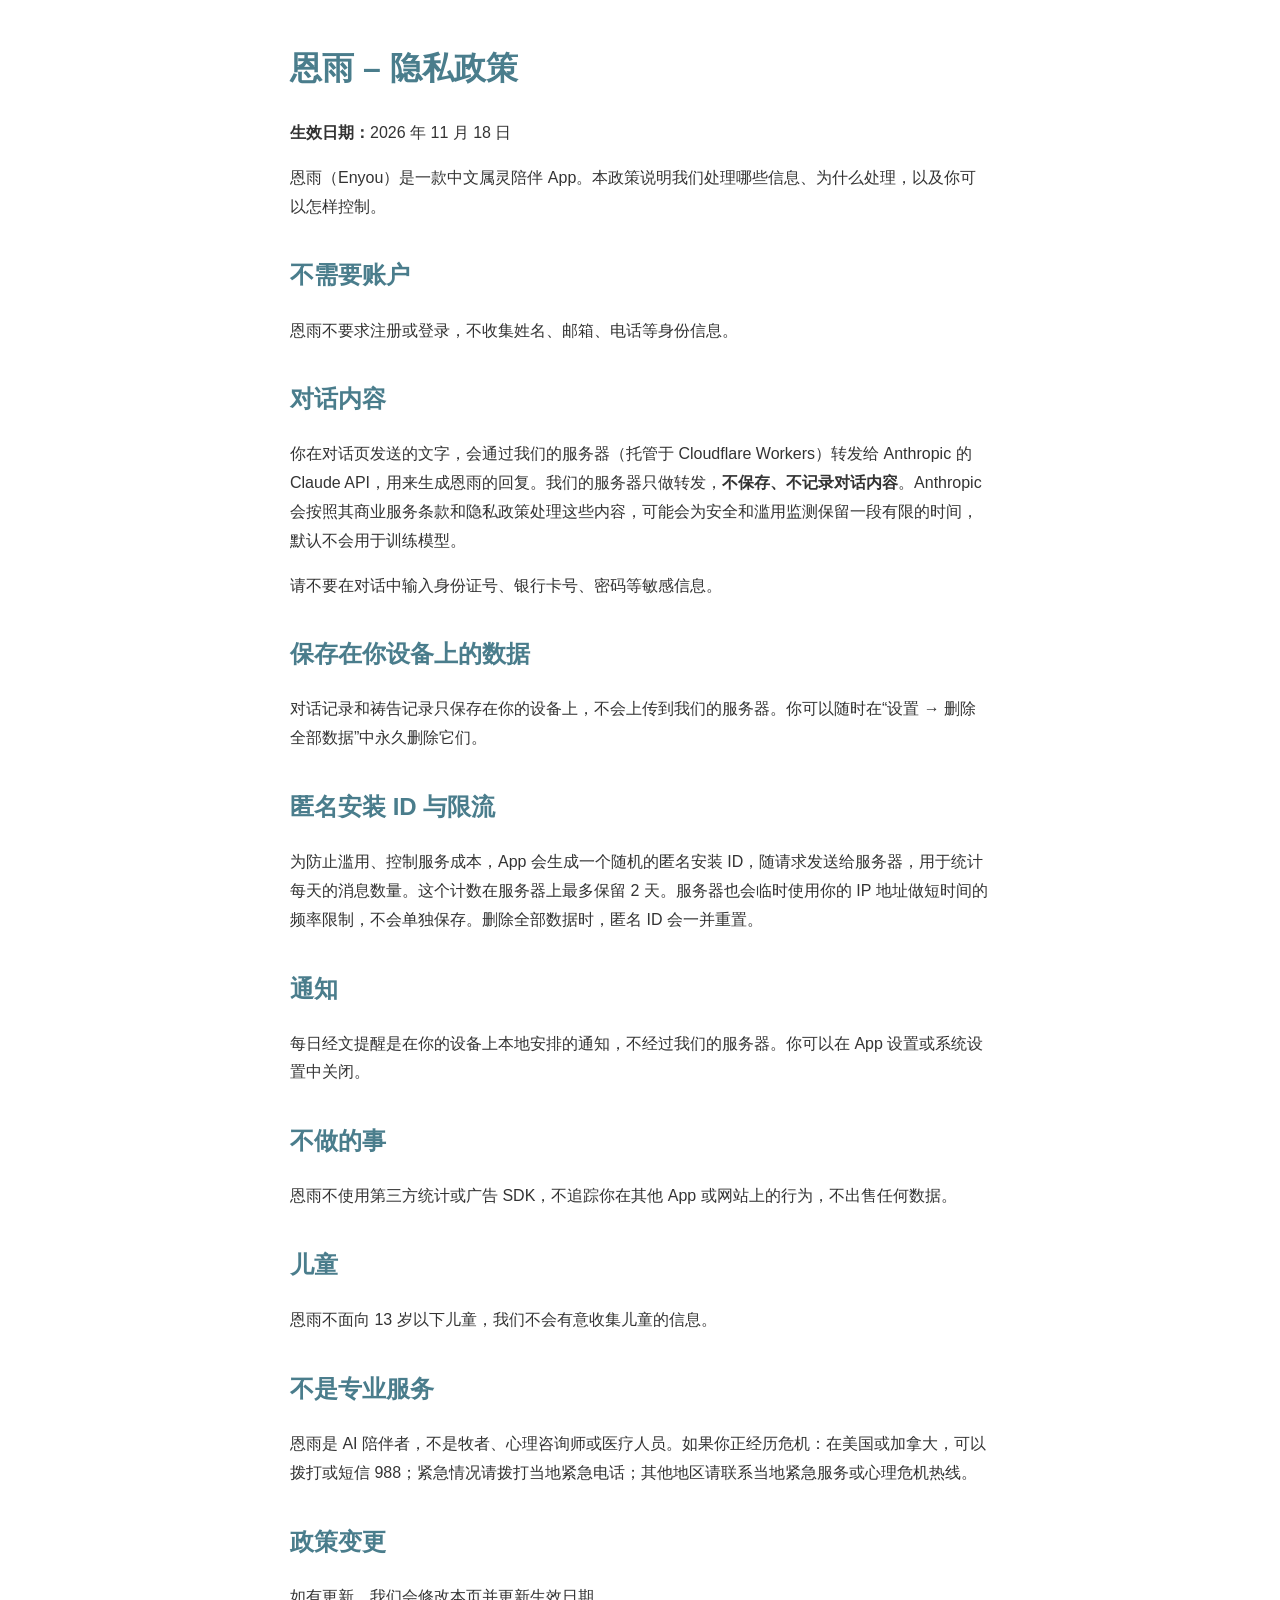
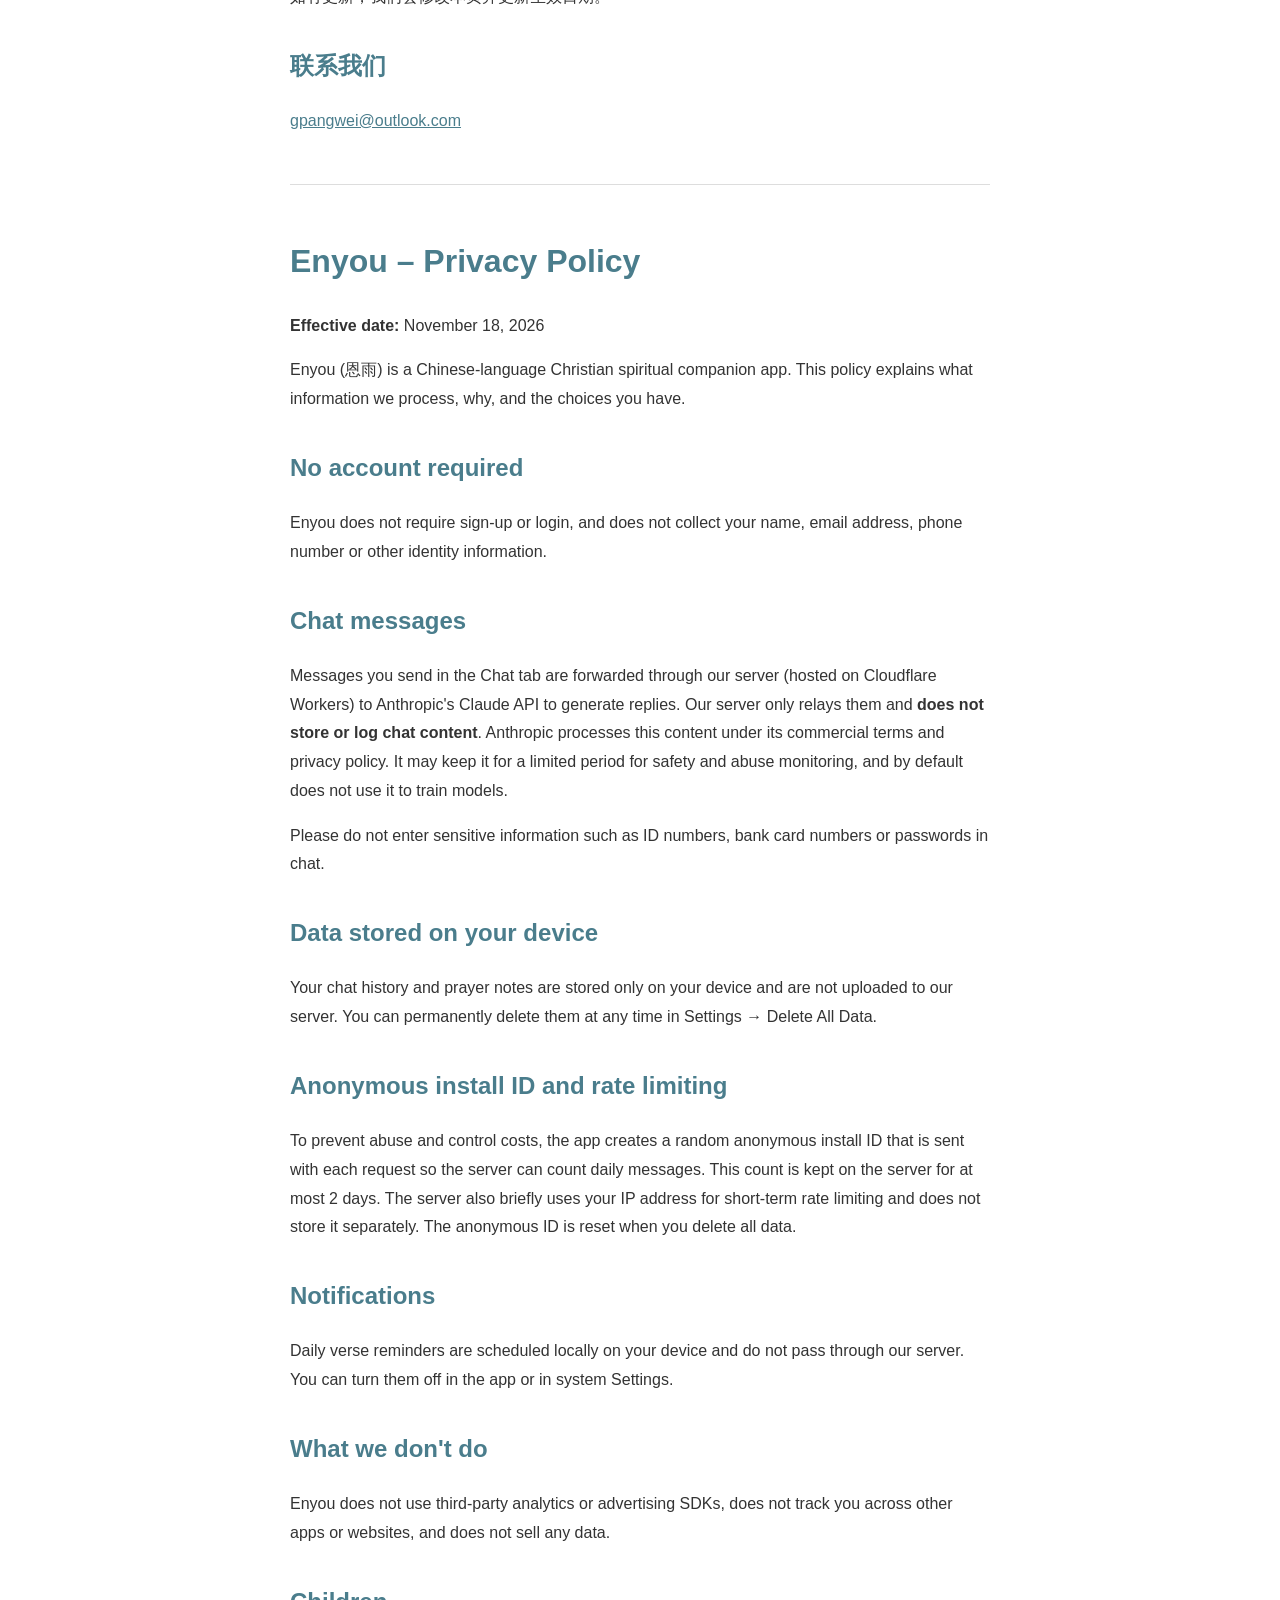
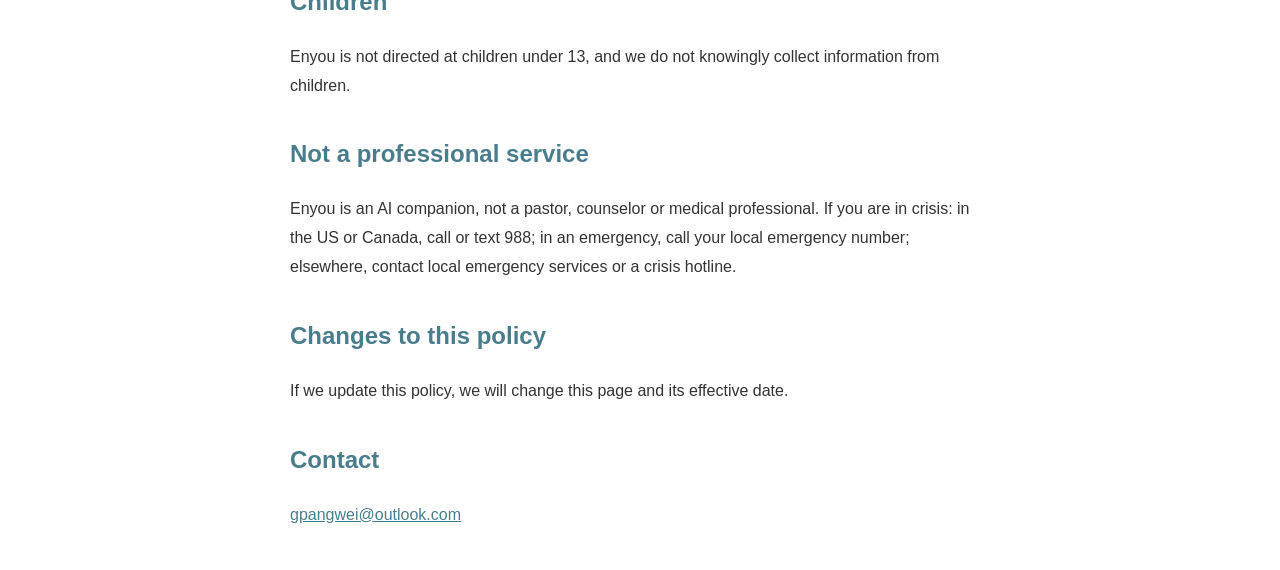
==== enyou-privacy.html @ a73b2e16 "Add files via upload" ====
<!DOCTYPE html>
<html lang="zh-Hans">
<head>
  <meta charset="UTF-8">
  <meta name="viewport" content="width=device-width, initial-scale=1.0">
  <title>恩雨 Enyou – 隐私政策 Privacy Policy</title>
  <style>
    body { font-family: -apple-system, "PingFang SC", sans-serif; max-width: 700px; margin: 40px auto; padding: 0 20px; color: #333; line-height: 1.8; }
    h1 { color: #4A7D8C; }
    h2 { color: #4A7D8C; margin-top: 32px; }
    a { color: #4A7D8C; }
    hr { margin: 48px 0; border: none; border-top: 1px solid #ddd; }
    .note { color: #666; font-size: 0.95em; }
  </style>
</head>
<body>
  <h1>恩雨 – 隐私政策</h1>
  <p><strong>生效日期：</strong>2026 年 11 月 18 日</p>
  <p>恩雨（Enyou）是一款中文属灵陪伴 App。本政策说明我们处理哪些信息、为什么处理，以及你可以怎样控制。</p>

  <h2>不需要账户</h2>
  <p>恩雨不要求注册或登录，不收集姓名、邮箱、电话等身份信息。</p>

  <h2>对话内容</h2>
  <p>你在对话页发送的文字，会通过我们的服务器（托管于 Cloudflare Workers）转发给 Anthropic 的 Claude API，用来生成恩雨的回复。我们的服务器只做转发，<strong>不保存、不记录对话内容</strong>。Anthropic 会按照其商业服务条款和隐私政策处理这些内容，可能会为安全和滥用监测保留一段有限的时间，默认不会用于训练模型。</p>
  <p>请不要在对话中输入身份证号、银行卡号、密码等敏感信息。</p>

  <h2>保存在你设备上的数据</h2>
  <p>对话记录和祷告记录只保存在你的设备上，不会上传到我们的服务器。你可以随时在“设置 → 删除全部数据”中永久删除它们。</p>

  <h2>匿名安装 ID 与限流</h2>
  <p>为防止滥用、控制服务成本，App 会生成一个随机的匿名安装 ID，随请求发送给服务器，用于统计每天的消息数量。这个计数在服务器上最多保留 2 天。服务器也会临时使用你的 IP 地址做短时间的频率限制，不会单独保存。删除全部数据时，匿名 ID 会一并重置。</p>

  <h2>通知</h2>
  <p>每日经文提醒是在你的设备上本地安排的通知，不经过我们的服务器。你可以在 App 设置或系统设置中关闭。</p>

  <h2>不做的事</h2>
  <p>恩雨不使用第三方统计或广告 SDK，不追踪你在其他 App 或网站上的行为，不出售任何数据。</p>

  <h2>儿童</h2>
  <p>恩雨不面向 13 岁以下儿童，我们不会有意收集儿童的信息。</p>

  <h2>不是专业服务</h2>
  <p>恩雨是 AI 陪伴者，不是牧者、心理咨询师或医疗人员。如果你正经历危机：在美国或加拿大，可以拨打或短信 988；紧急情况请拨打当地紧急电话；其他地区请联系当地紧急服务或心理危机热线。</p>

  <h2>政策变更</h2>
  <p>如有更新，我们会修改本页并更新生效日期。</p>

  <h2>联系我们</h2>
  <p><a href="mailto:gpangwei@outlook.com">gpangwei@outlook.com</a></p>

  <hr>

  <h1>Enyou – Privacy Policy</h1>
  <p><strong>Effective date:</strong> November 18, 2026</p>
  <p>Enyou (恩雨) is a Chinese-language Christian spiritual companion app. This policy explains what information we process, why, and the choices you have.</p>

  <h2>No account required</h2>
  <p>Enyou does not require sign-up or login, and does not collect your name, email address, phone number or other identity information.</p>

  <h2>Chat messages</h2>
  <p>Messages you send in the Chat tab are forwarded through our server (hosted on Cloudflare Workers) to Anthropic's Claude API to generate replies. Our server only relays them and <strong>does not store or log chat content</strong>. Anthropic processes this content under its commercial terms and privacy policy. It may keep it for a limited period for safety and abuse monitoring, and by default does not use it to train models.</p>
  <p>Please do not enter sensitive information such as ID numbers, bank card numbers or passwords in chat.</p>

  <h2>Data stored on your device</h2>
  <p>Your chat history and prayer notes are stored only on your device and are not uploaded to our server. You can permanently delete them at any time in Settings → Delete All Data.</p>

  <h2>Anonymous install ID and rate limiting</h2>
  <p>To prevent abuse and control costs, the app creates a random anonymous install ID that is sent with each request so the server can count daily messages. This count is kept on the server for at most 2 days. The server also briefly uses your IP address for short-term rate limiting and does not store it separately. The anonymous ID is reset when you delete all data.</p>

  <h2>Notifications</h2>
  <p>Daily verse reminders are scheduled locally on your device and do not pass through our server. You can turn them off in the app or in system Settings.</p>

  <h2>What we don't do</h2>
  <p>Enyou does not use third-party analytics or advertising SDKs, does not track you across other apps or websites, and does not sell any data.</p>

  <h2>Children</h2>
  <p>Enyou is not directed at children under 13, and we do not knowingly collect information from children.</p>

  <h2>Not a professional service</h2>
  <p>Enyou is an AI companion, not a pastor, counselor or medical professional. If you are in crisis: in the US or Canada, call or text 988; in an emergency, call your local emergency number; elsewhere, contact local emergency services or a crisis hotline.</p>

  <h2>Changes to this policy</h2>
  <p>If we update this policy, we will change this page and its effective date.</p>

  <h2>Contact</h2>
  <p><a href="mailto:gpangwei@outlook.com">gpangwei@outlook.com</a></p>
</body>
</html>
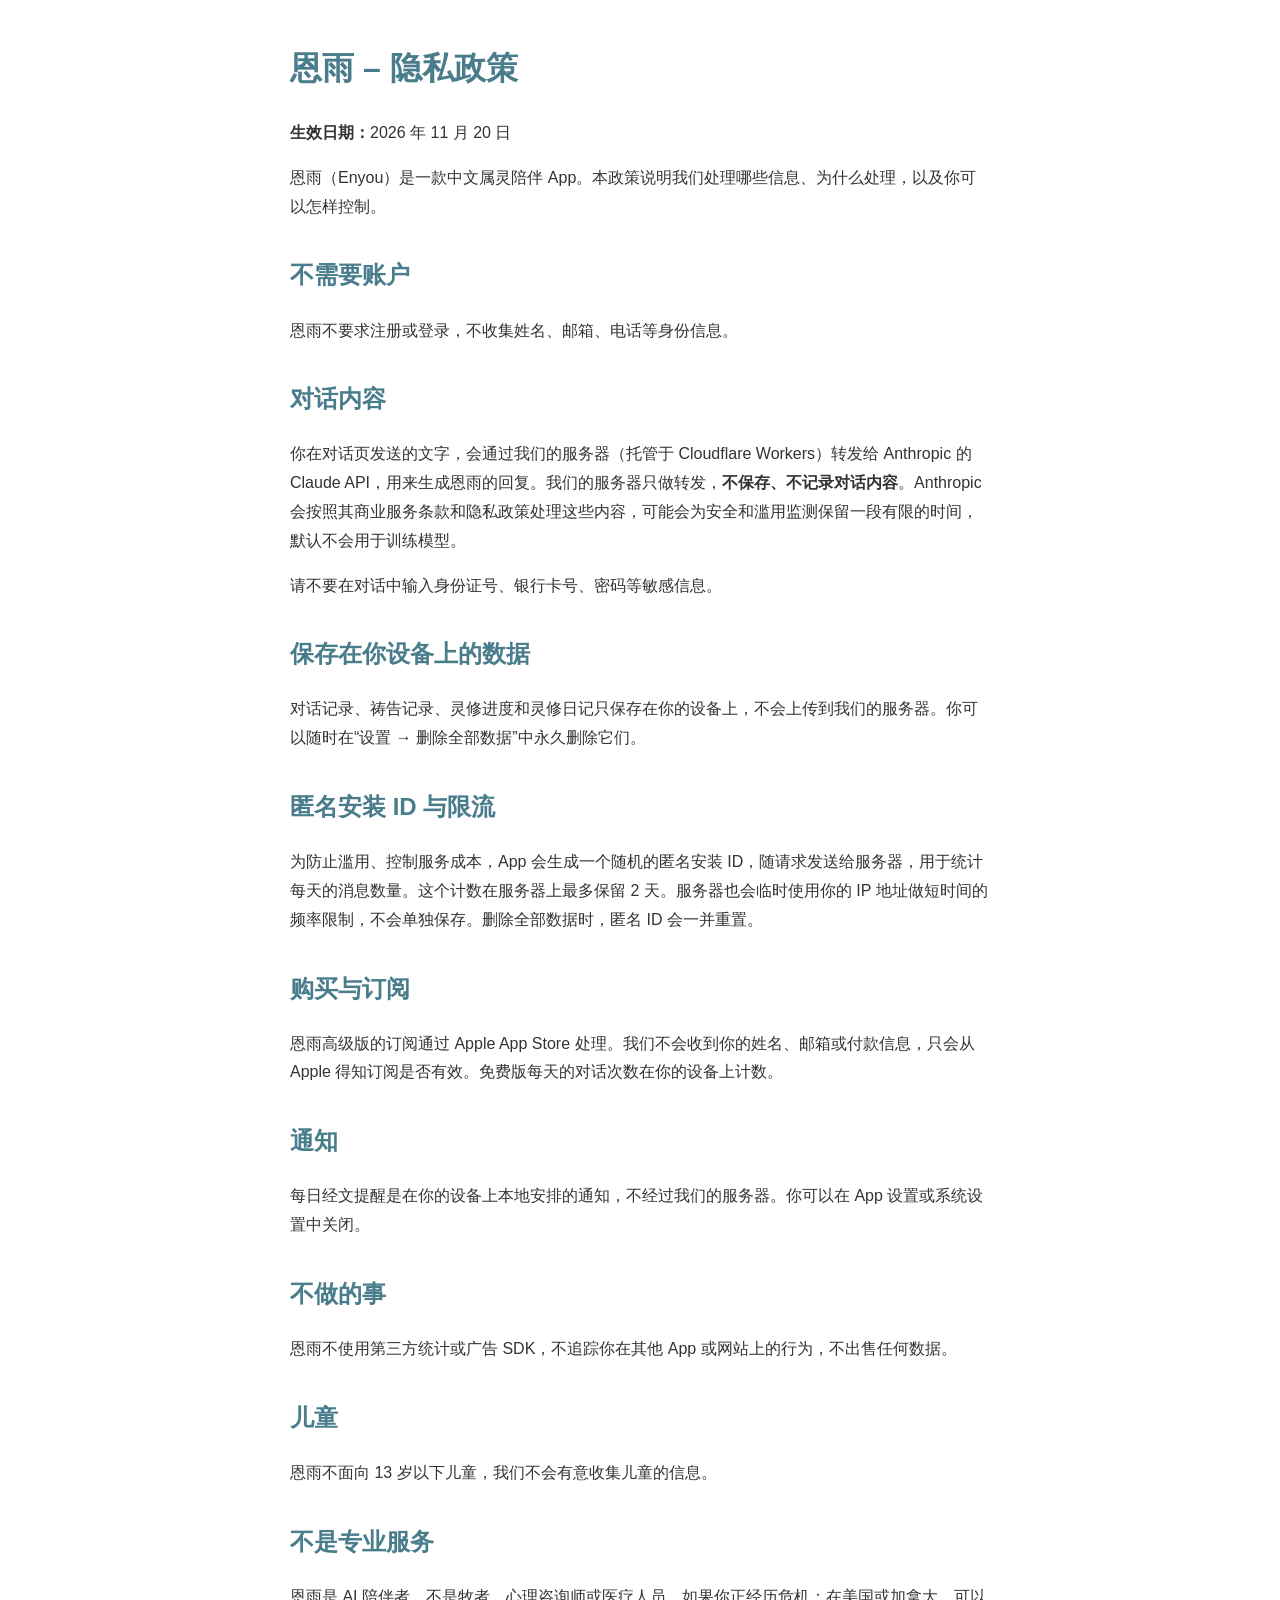
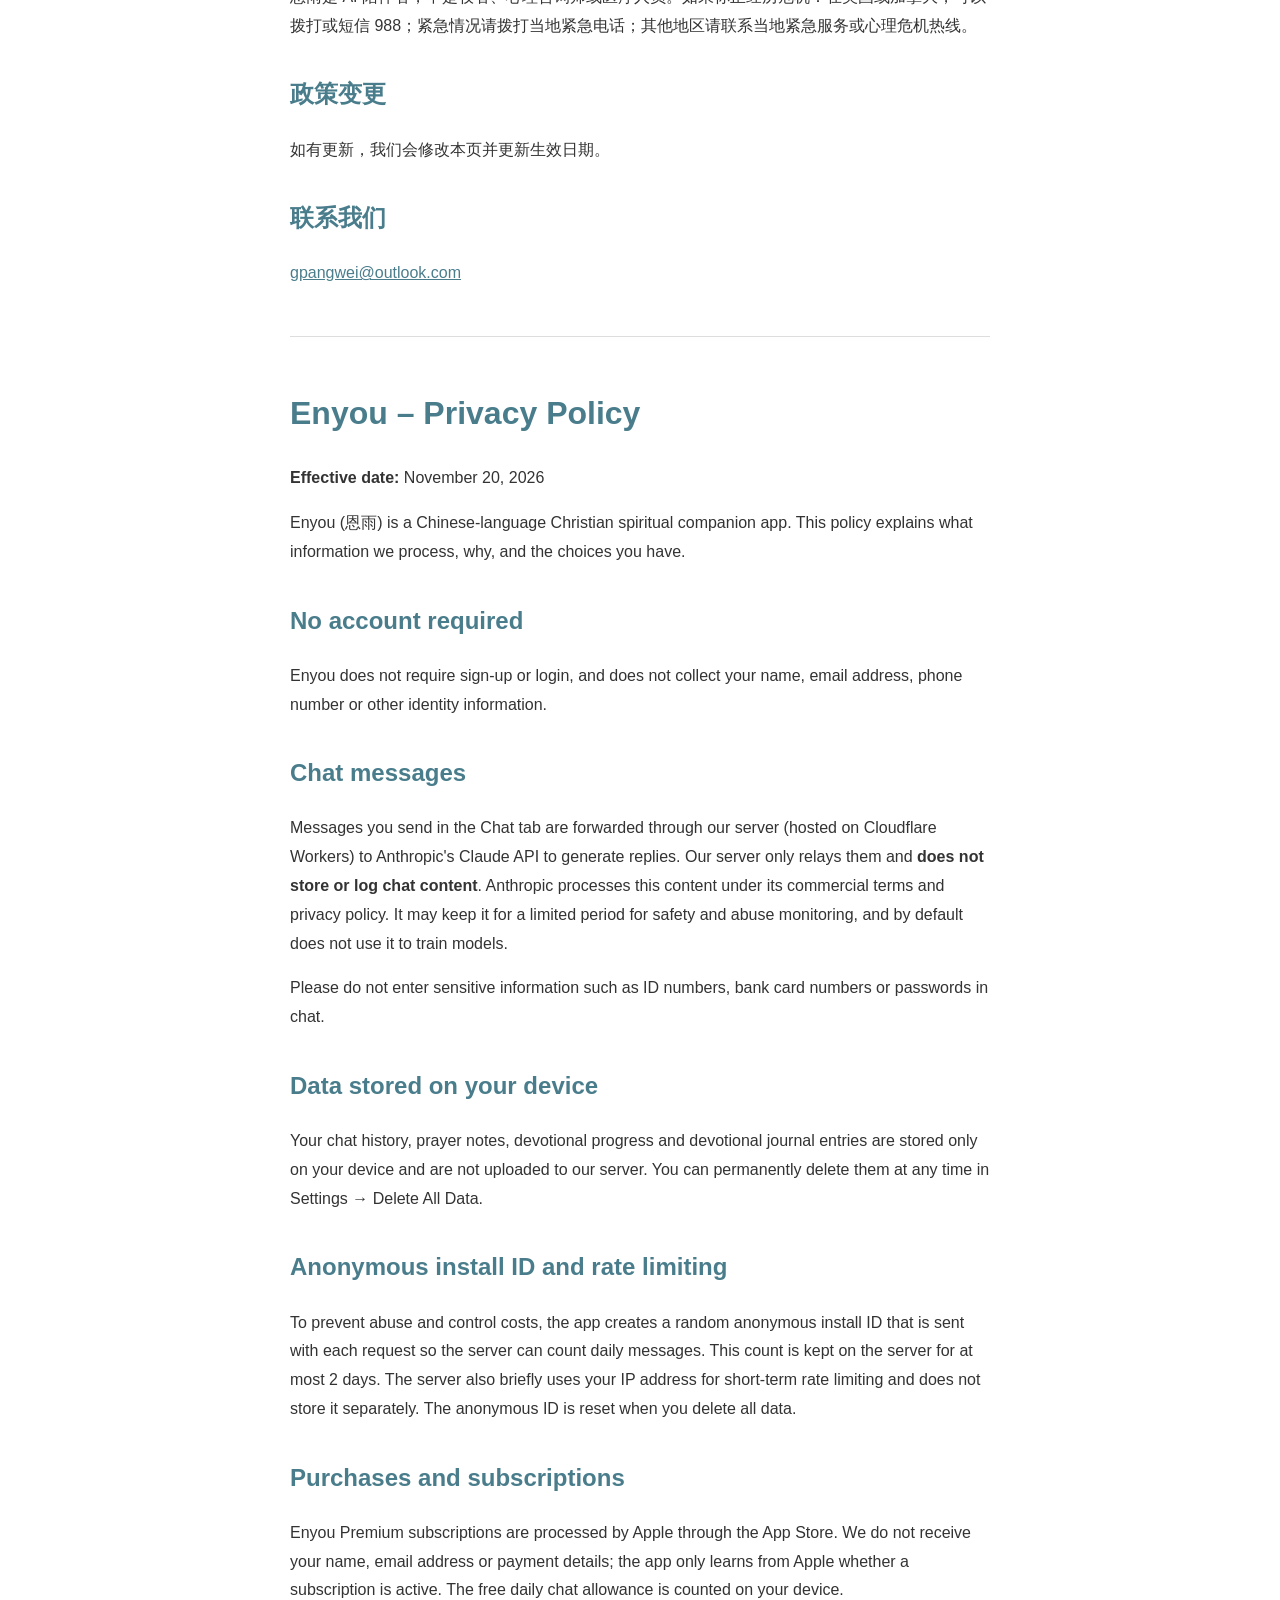
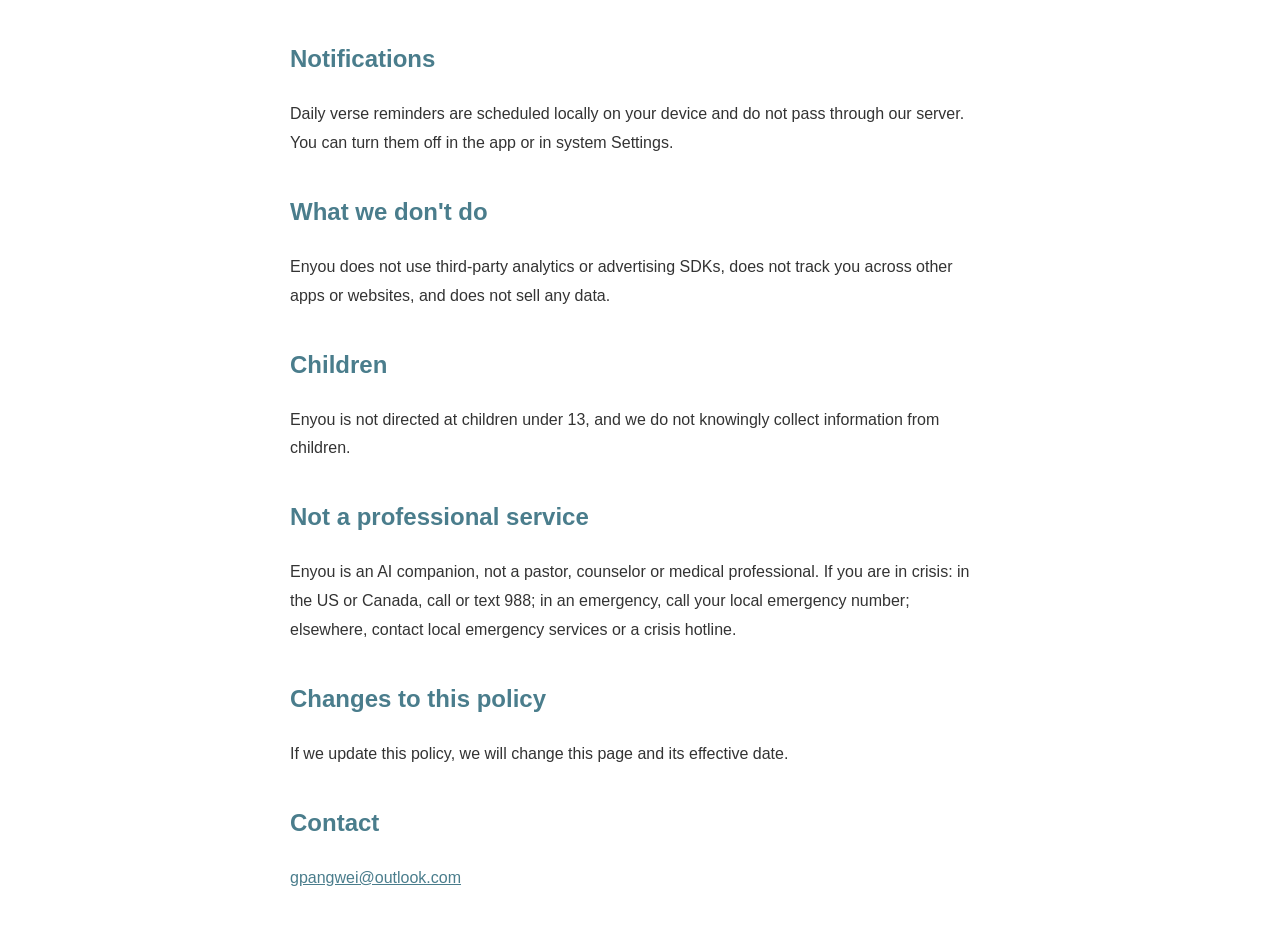
==== commit a82e5c44: "Add files via upload" ====
--- a/enyou-privacy.html
+++ b/enyou-privacy.html
@@ -15,7 +15,7 @@
 </head>
 <body>
   <h1>恩雨 – 隐私政策</h1>
-  <p><strong>生效日期：</strong>2026 年 11 月 18 日</p>
+  <p><strong>生效日期：</strong>2026 年 11 月 20 日</p>
   <p>恩雨（Enyou）是一款中文属灵陪伴 App。本政策说明我们处理哪些信息、为什么处理，以及你可以怎样控制。</p>
 
   <h2>不需要账户</h2>
@@ -26,10 +26,13 @@
   <p>请不要在对话中输入身份证号、银行卡号、密码等敏感信息。</p>
 
   <h2>保存在你设备上的数据</h2>
-  <p>对话记录和祷告记录只保存在你的设备上，不会上传到我们的服务器。你可以随时在“设置 → 删除全部数据”中永久删除它们。</p>
+  <p>对话记录、祷告记录、灵修进度和灵修日记只保存在你的设备上，不会上传到我们的服务器。你可以随时在“设置 → 删除全部数据”中永久删除它们。</p>
 
   <h2>匿名安装 ID 与限流</h2>
   <p>为防止滥用、控制服务成本，App 会生成一个随机的匿名安装 ID，随请求发送给服务器，用于统计每天的消息数量。这个计数在服务器上最多保留 2 天。服务器也会临时使用你的 IP 地址做短时间的频率限制，不会单独保存。删除全部数据时，匿名 ID 会一并重置。</p>
+
+  <h2>购买与订阅</h2>
+  <p>恩雨高级版的订阅通过 Apple App Store 处理。我们不会收到你的姓名、邮箱或付款信息，只会从 Apple 得知订阅是否有效。免费版每天的对话次数在你的设备上计数。</p>
 
   <h2>通知</h2>
   <p>每日经文提醒是在你的设备上本地安排的通知，不经过我们的服务器。你可以在 App 设置或系统设置中关闭。</p>
@@ -52,7 +55,7 @@
   <hr>
 
   <h1>Enyou – Privacy Policy</h1>
-  <p><strong>Effective date:</strong> November 18, 2026</p>
+  <p><strong>Effective date:</strong> November 20, 2026</p>
   <p>Enyou (恩雨) is a Chinese-language Christian spiritual companion app. This policy explains what information we process, why, and the choices you have.</p>
 
   <h2>No account required</h2>
@@ -63,10 +66,13 @@
   <p>Please do not enter sensitive information such as ID numbers, bank card numbers or passwords in chat.</p>
 
   <h2>Data stored on your device</h2>
-  <p>Your chat history and prayer notes are stored only on your device and are not uploaded to our server. You can permanently delete them at any time in Settings → Delete All Data.</p>
+  <p>Your chat history, prayer notes, devotional progress and devotional journal entries are stored only on your device and are not uploaded to our server. You can permanently delete them at any time in Settings → Delete All Data.</p>
 
   <h2>Anonymous install ID and rate limiting</h2>
   <p>To prevent abuse and control costs, the app creates a random anonymous install ID that is sent with each request so the server can count daily messages. This count is kept on the server for at most 2 days. The server also briefly uses your IP address for short-term rate limiting and does not store it separately. The anonymous ID is reset when you delete all data.</p>
+
+  <h2>Purchases and subscriptions</h2>
+  <p>Enyou Premium subscriptions are processed by Apple through the App Store. We do not receive your name, email address or payment details; the app only learns from Apple whether a subscription is active. The free daily chat allowance is counted on your device.</p>
 
   <h2>Notifications</h2>
   <p>Daily verse reminders are scheduled locally on your device and do not pass through our server. You can turn them off in the app or in system Settings.</p>
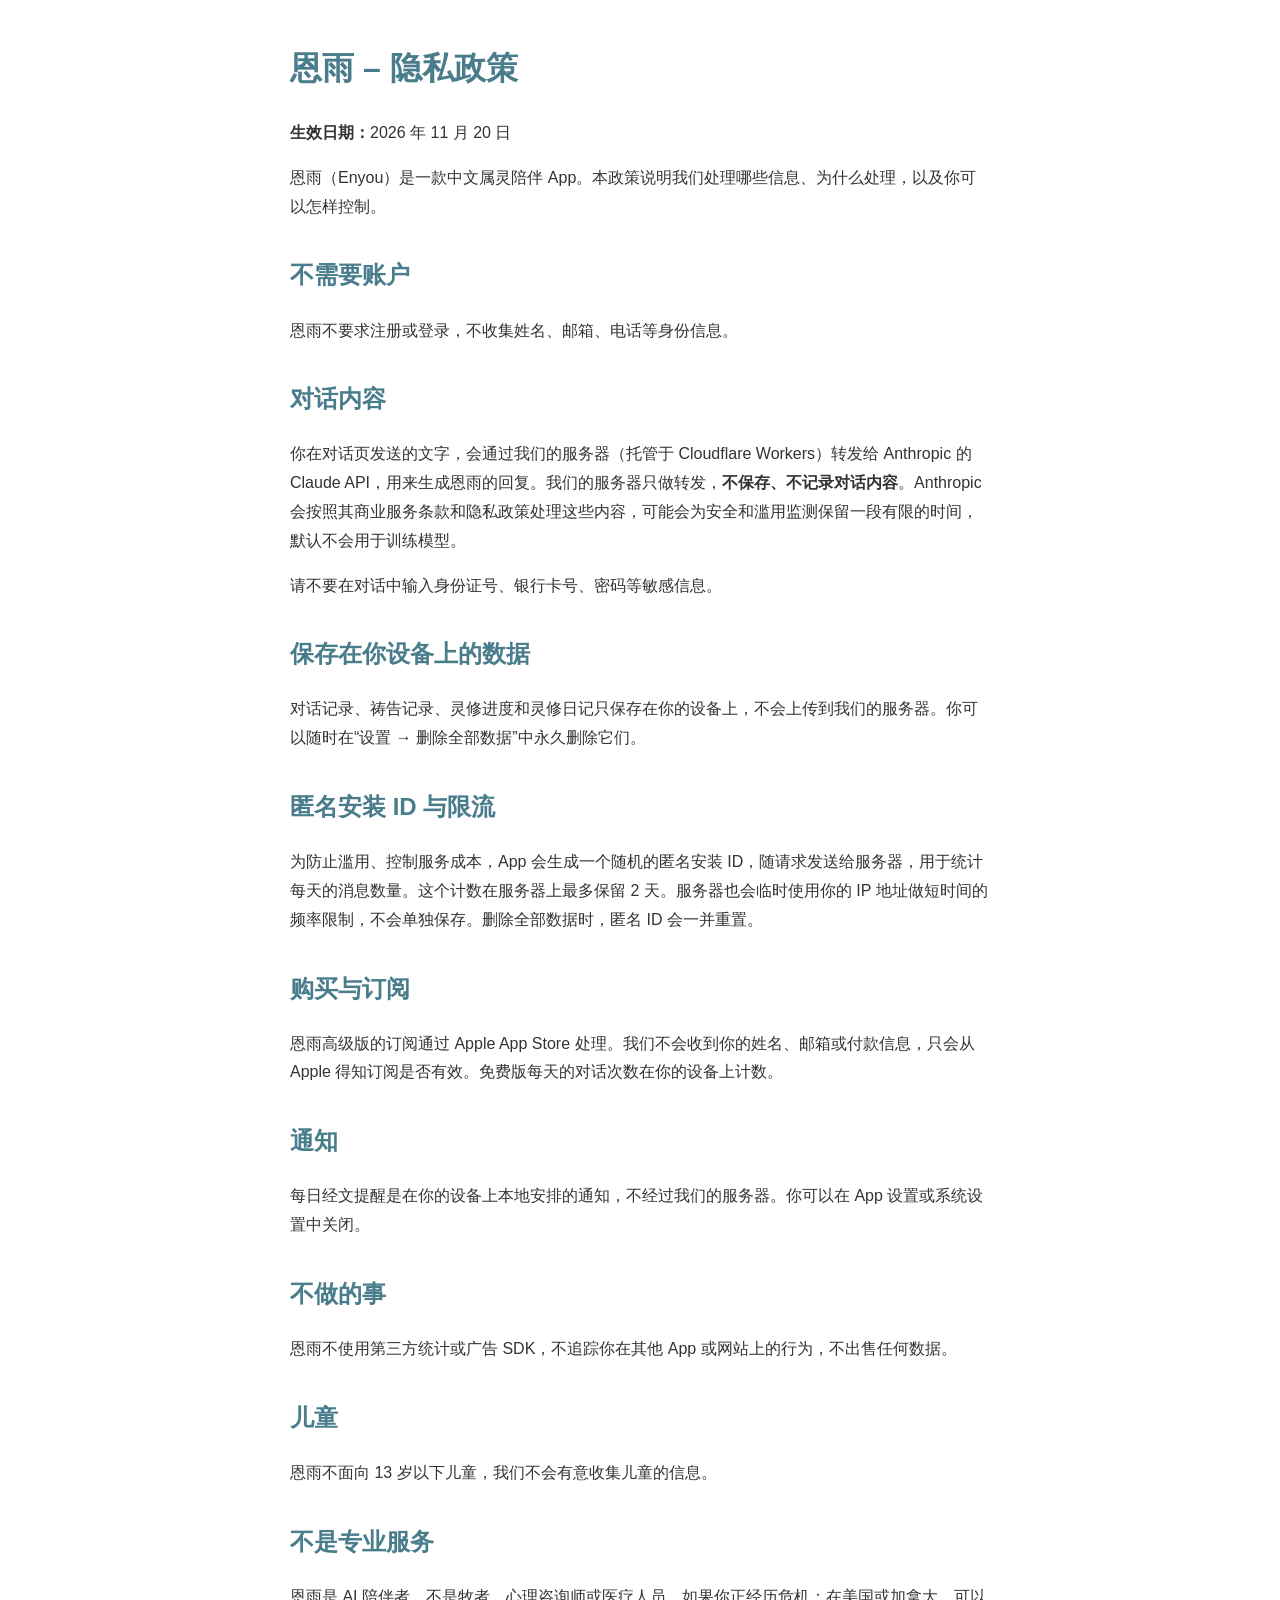
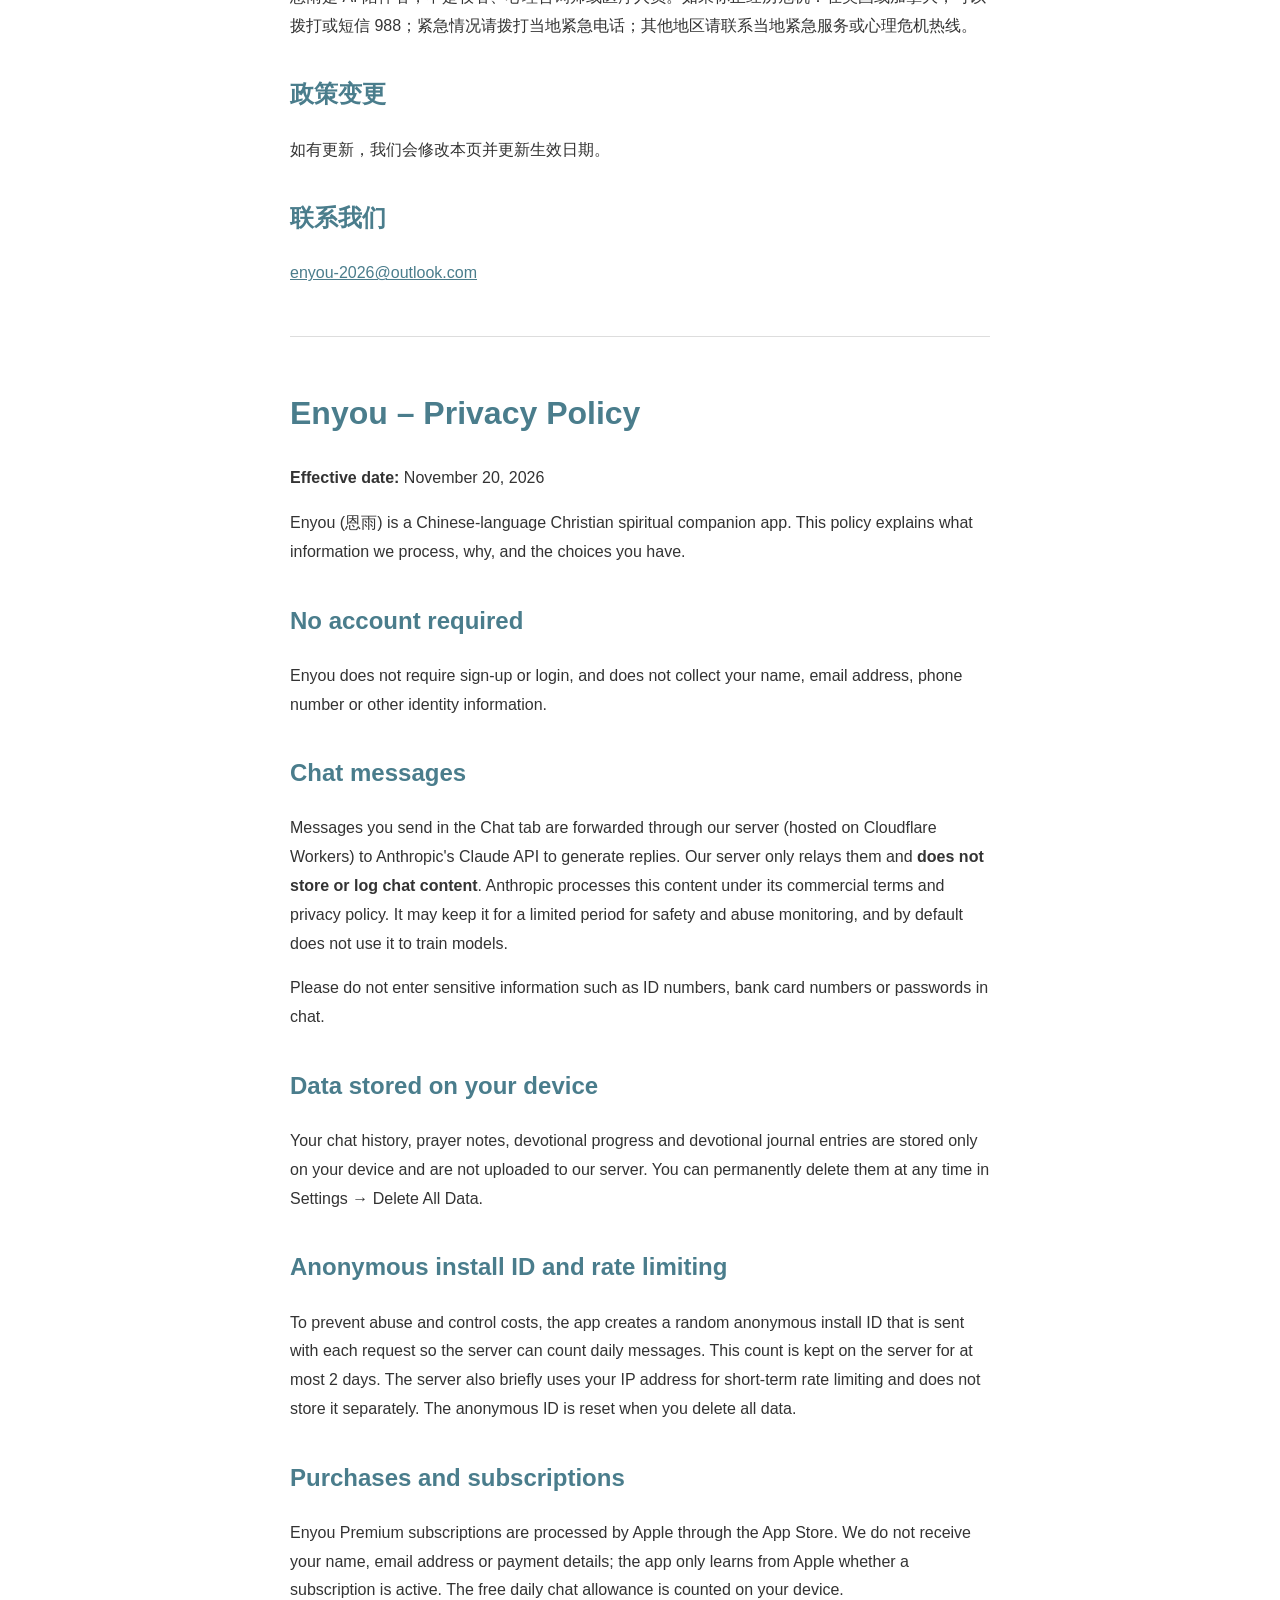
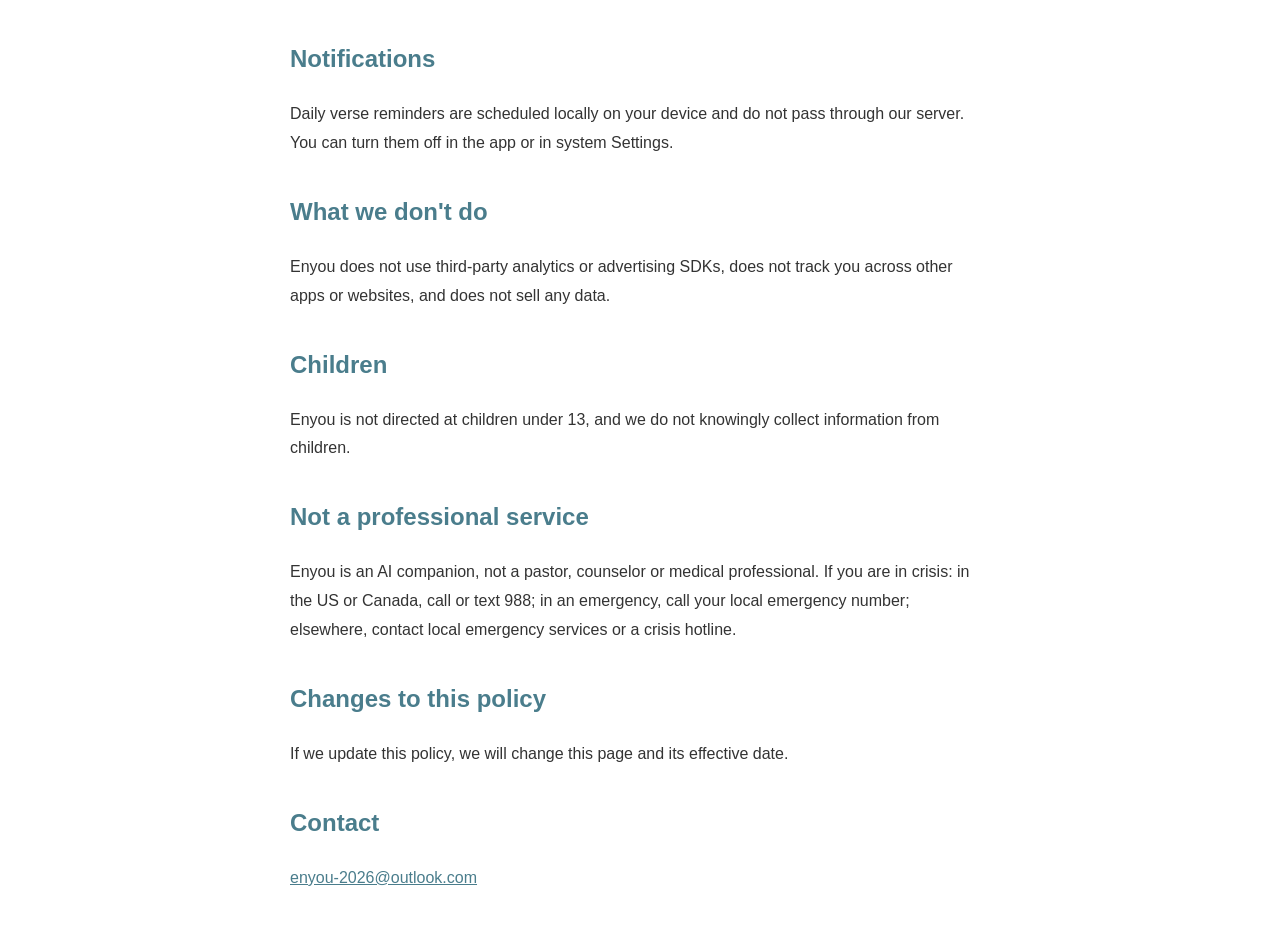
==== commit 4dd747cd: "Add files via upload" ====
--- a/enyou-privacy.html
+++ b/enyou-privacy.html
@@ -50,7 +50,7 @@
   <p>如有更新，我们会修改本页并更新生效日期。</p>
 
   <h2>联系我们</h2>
-  <p><a href="mailto:gpangwei@outlook.com">gpangwei@outlook.com</a></p>
+  <p><a href="mailto:enyou-2026@outlook.com">enyou-2026@outlook.com</a></p>
 
   <hr>
 
@@ -90,6 +90,6 @@
   <p>If we update this policy, we will change this page and its effective date.</p>
 
   <h2>Contact</h2>
-  <p><a href="mailto:gpangwei@outlook.com">gpangwei@outlook.com</a></p>
+  <p><a href="mailto:enyou-2026@outlook.com">enyou-2026@outlook.com</a></p>
 </body>
 </html>
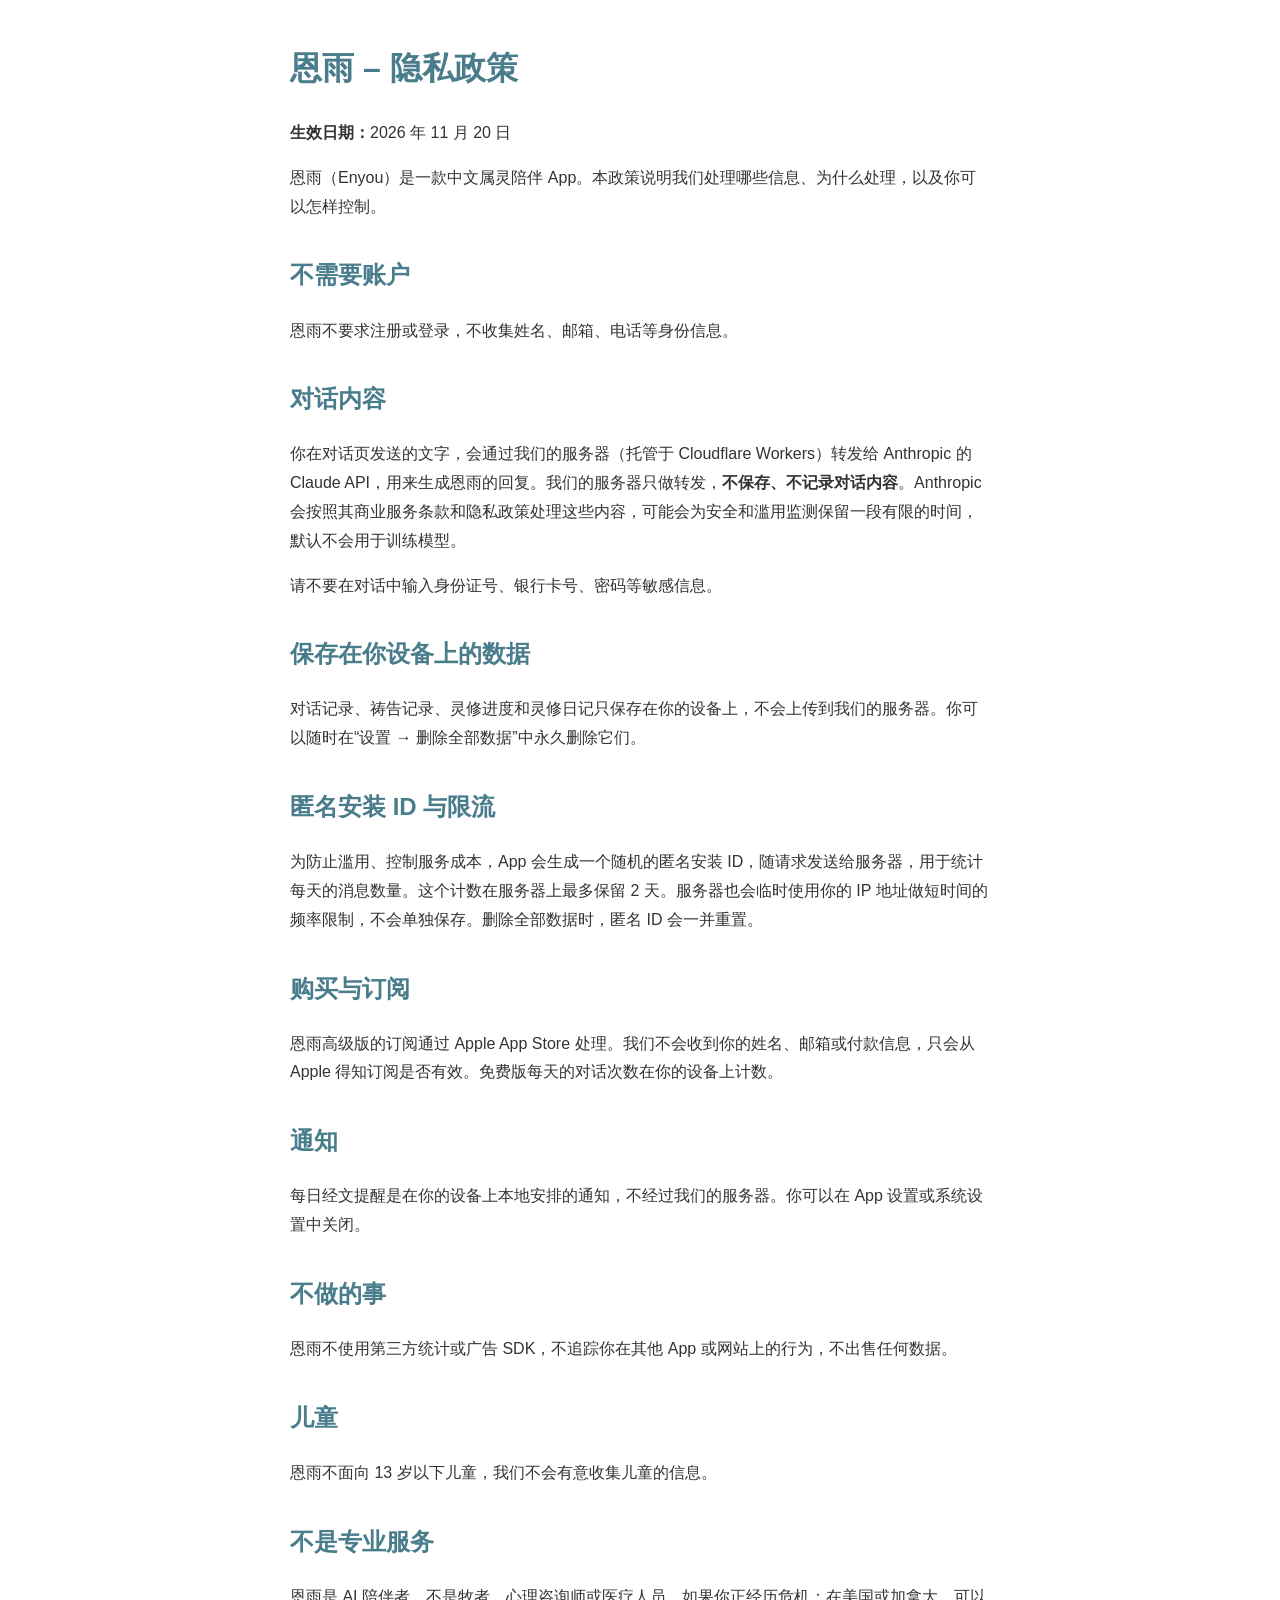
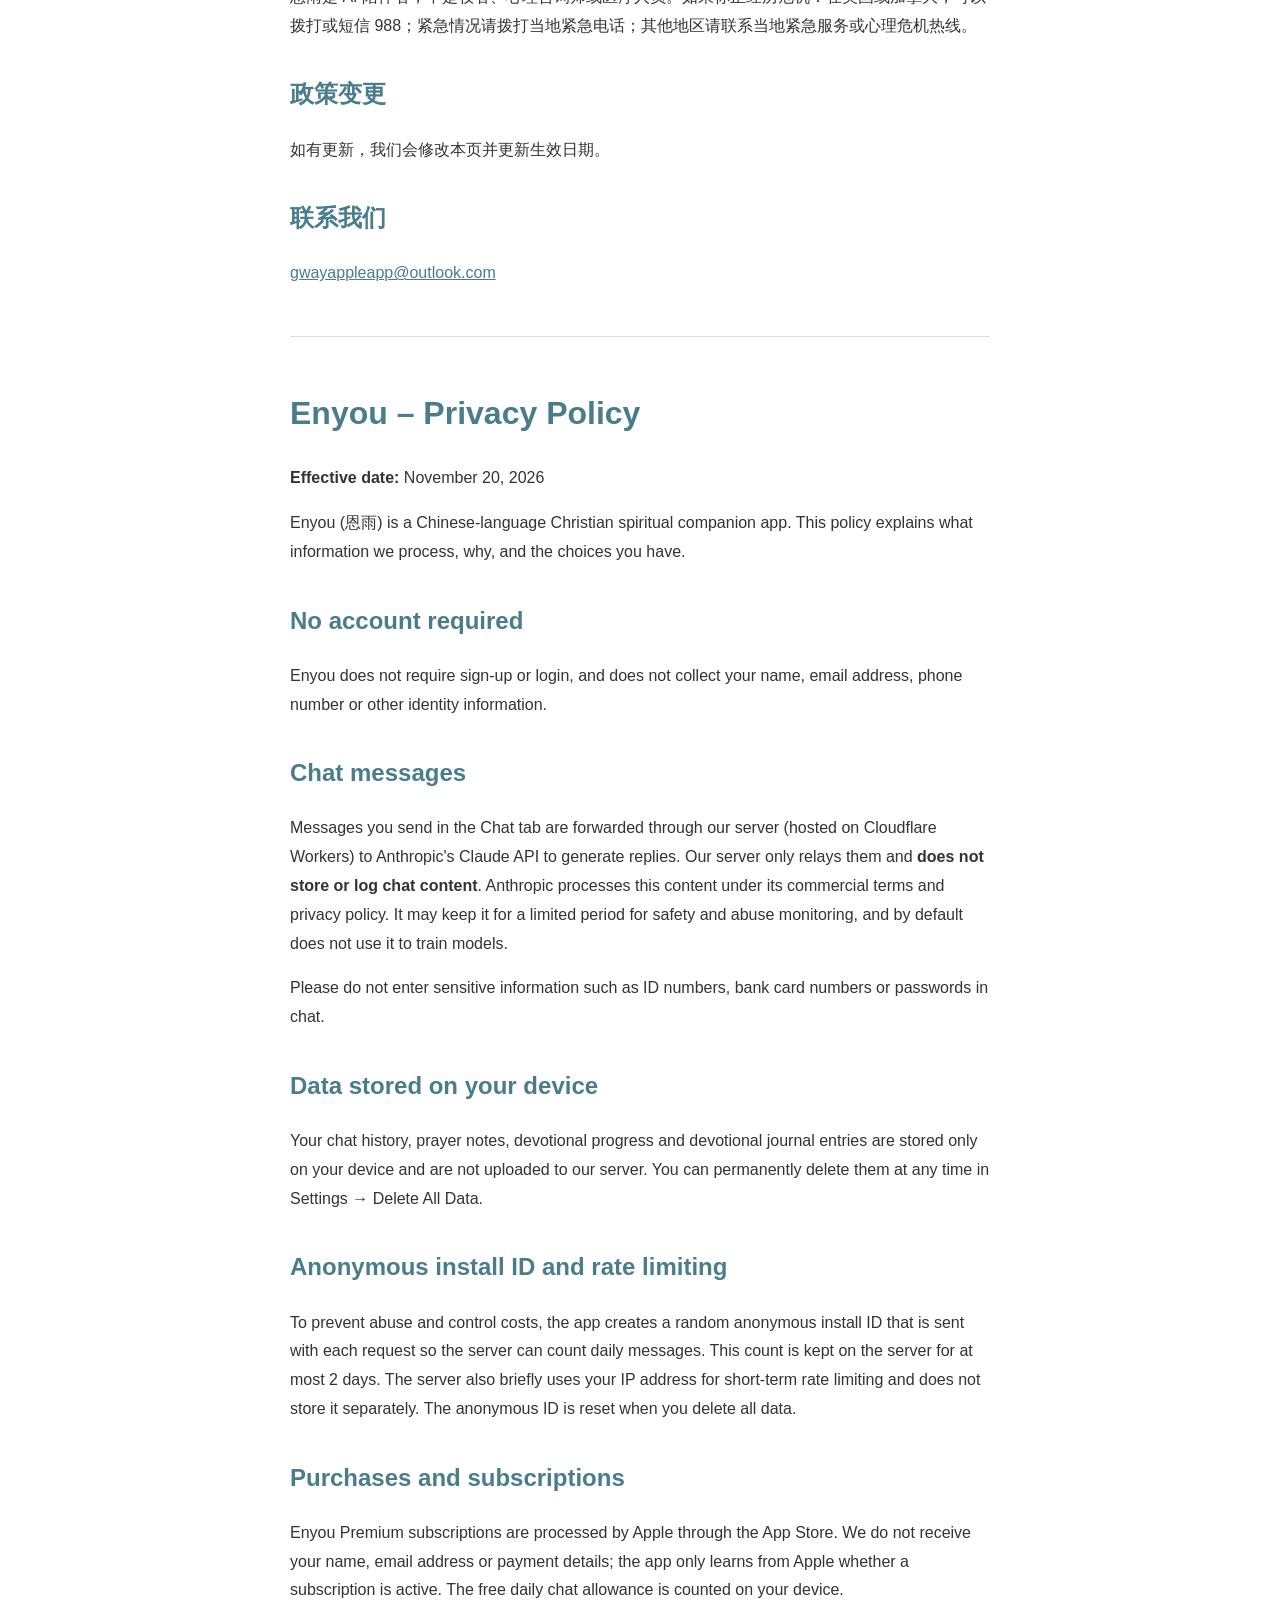
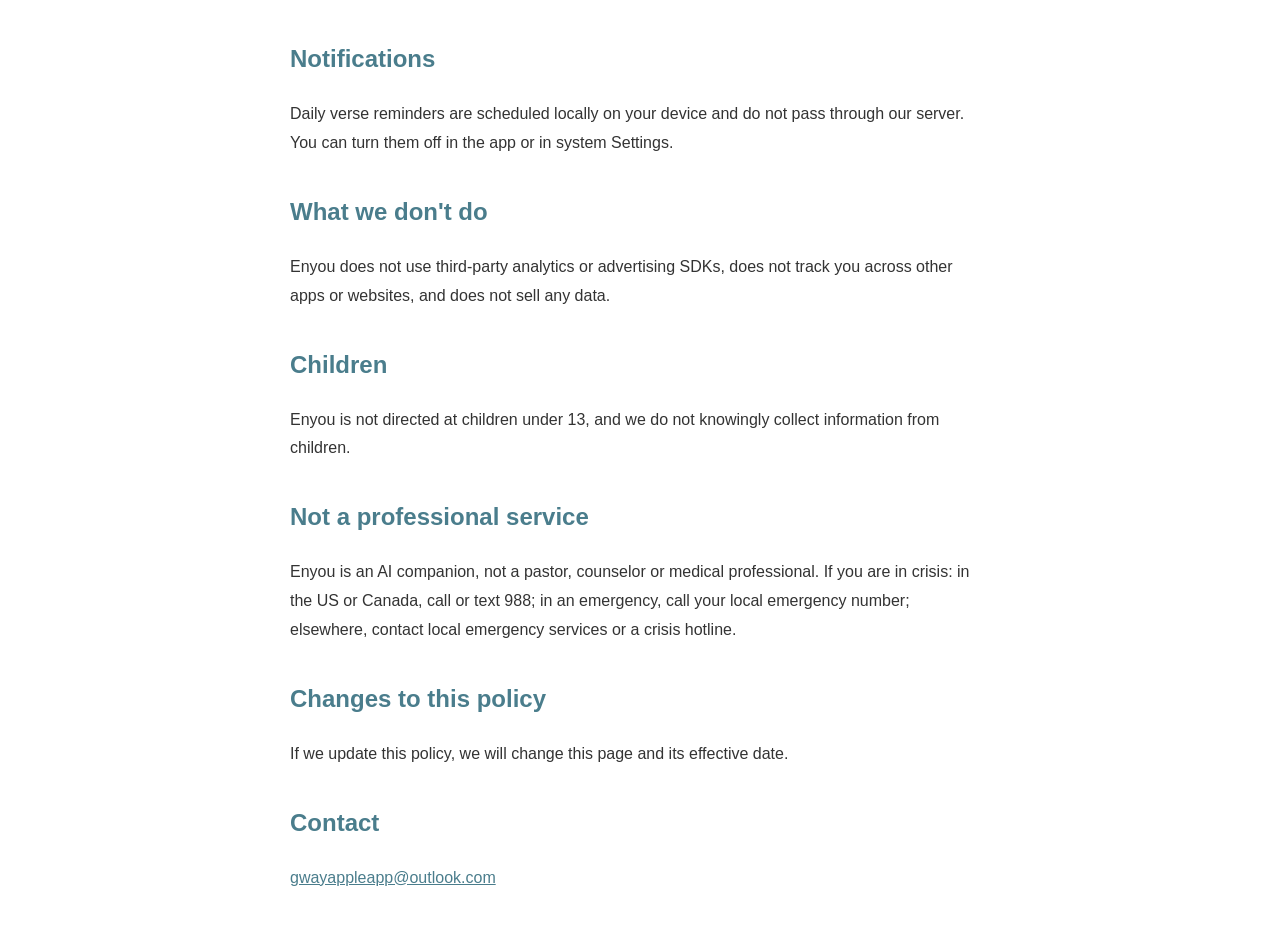
==== commit ac982589: "Add files via upload" ====
--- a/enyou-privacy.html
+++ b/enyou-privacy.html
@@ -50,7 +50,7 @@
   <p>如有更新，我们会修改本页并更新生效日期。</p>
 
   <h2>联系我们</h2>
-  <p><a href="mailto:enyou-2026@outlook.com">enyou-2026@outlook.com</a></p>
+  <p><a href="mailto:gwayappleapp@outlook.com">gwayappleapp@outlook.com</a></p>
 
   <hr>
 
@@ -90,6 +90,6 @@
   <p>If we update this policy, we will change this page and its effective date.</p>
 
   <h2>Contact</h2>
-  <p><a href="mailto:enyou-2026@outlook.com">enyou-2026@outlook.com</a></p>
+  <p><a href="mailto:gwayappleapp@outlook.com">gwayappleapp@outlook.com</a></p>
 </body>
 </html>
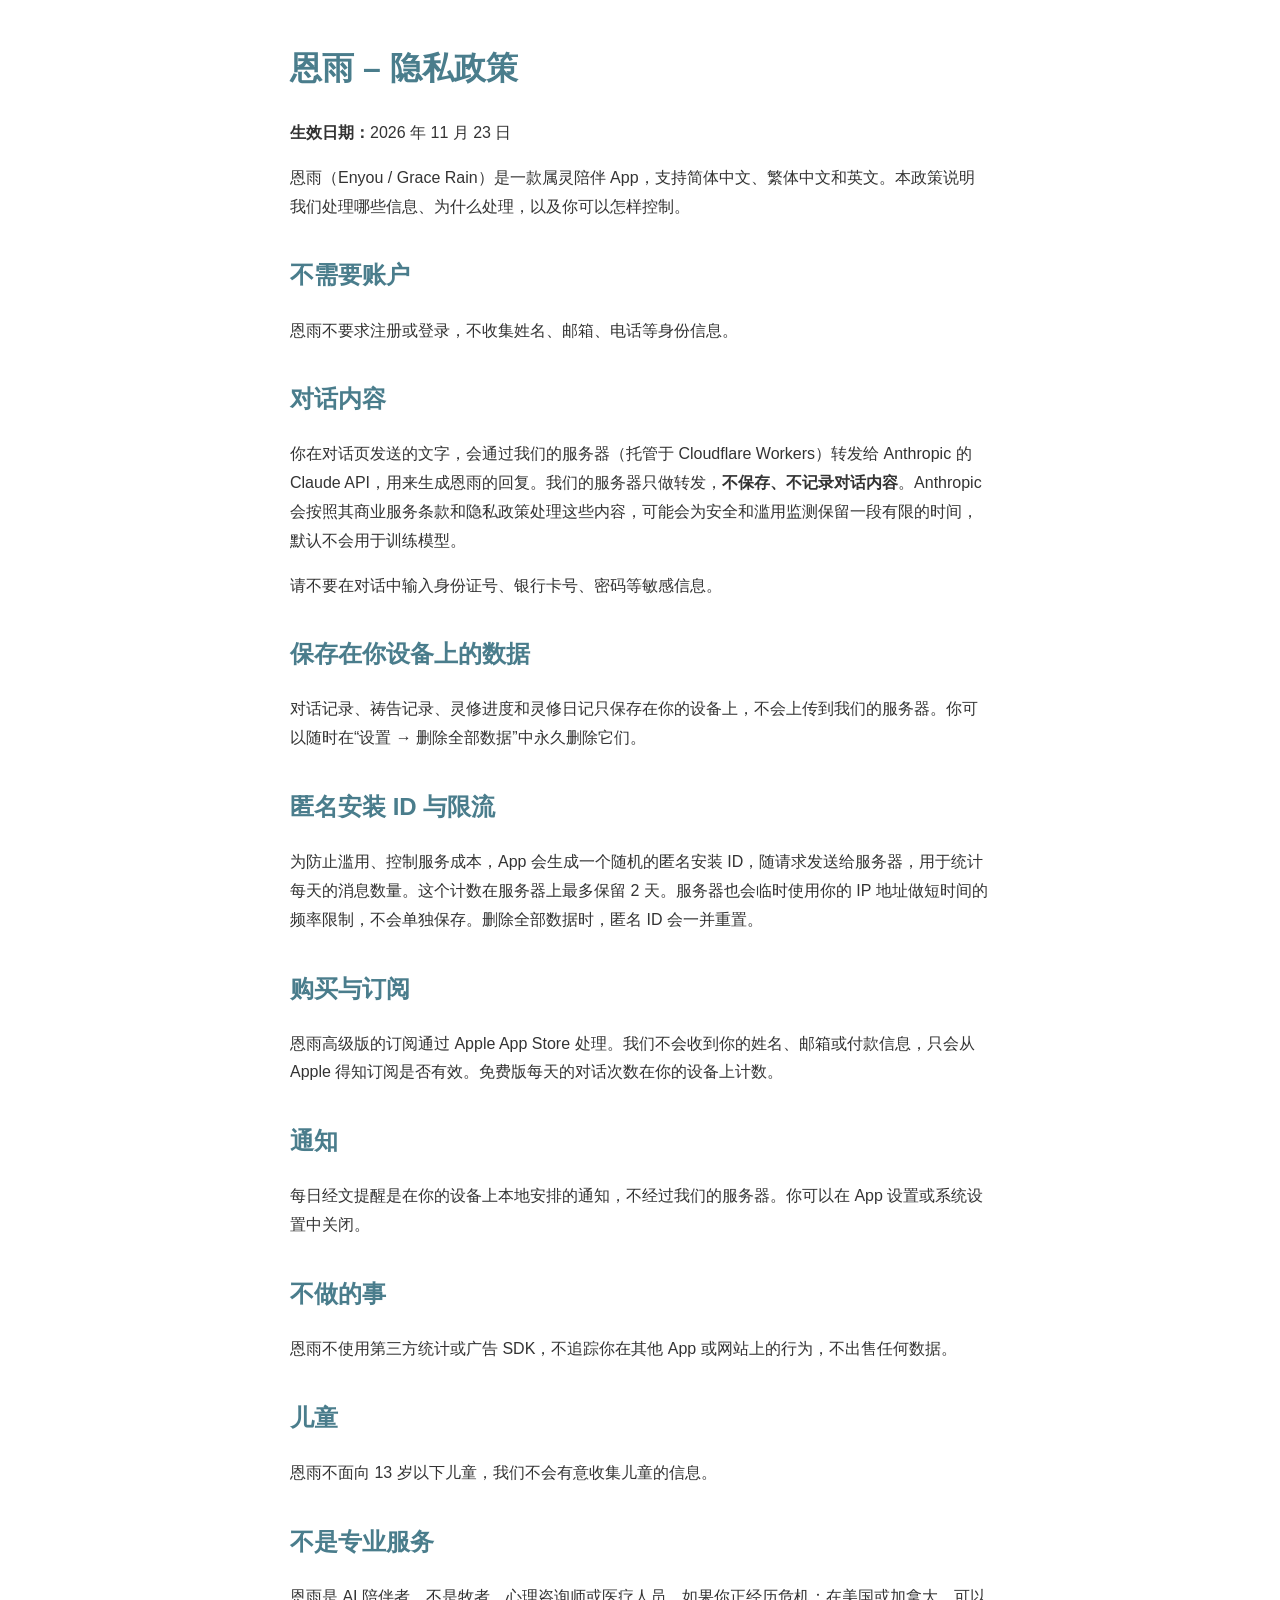
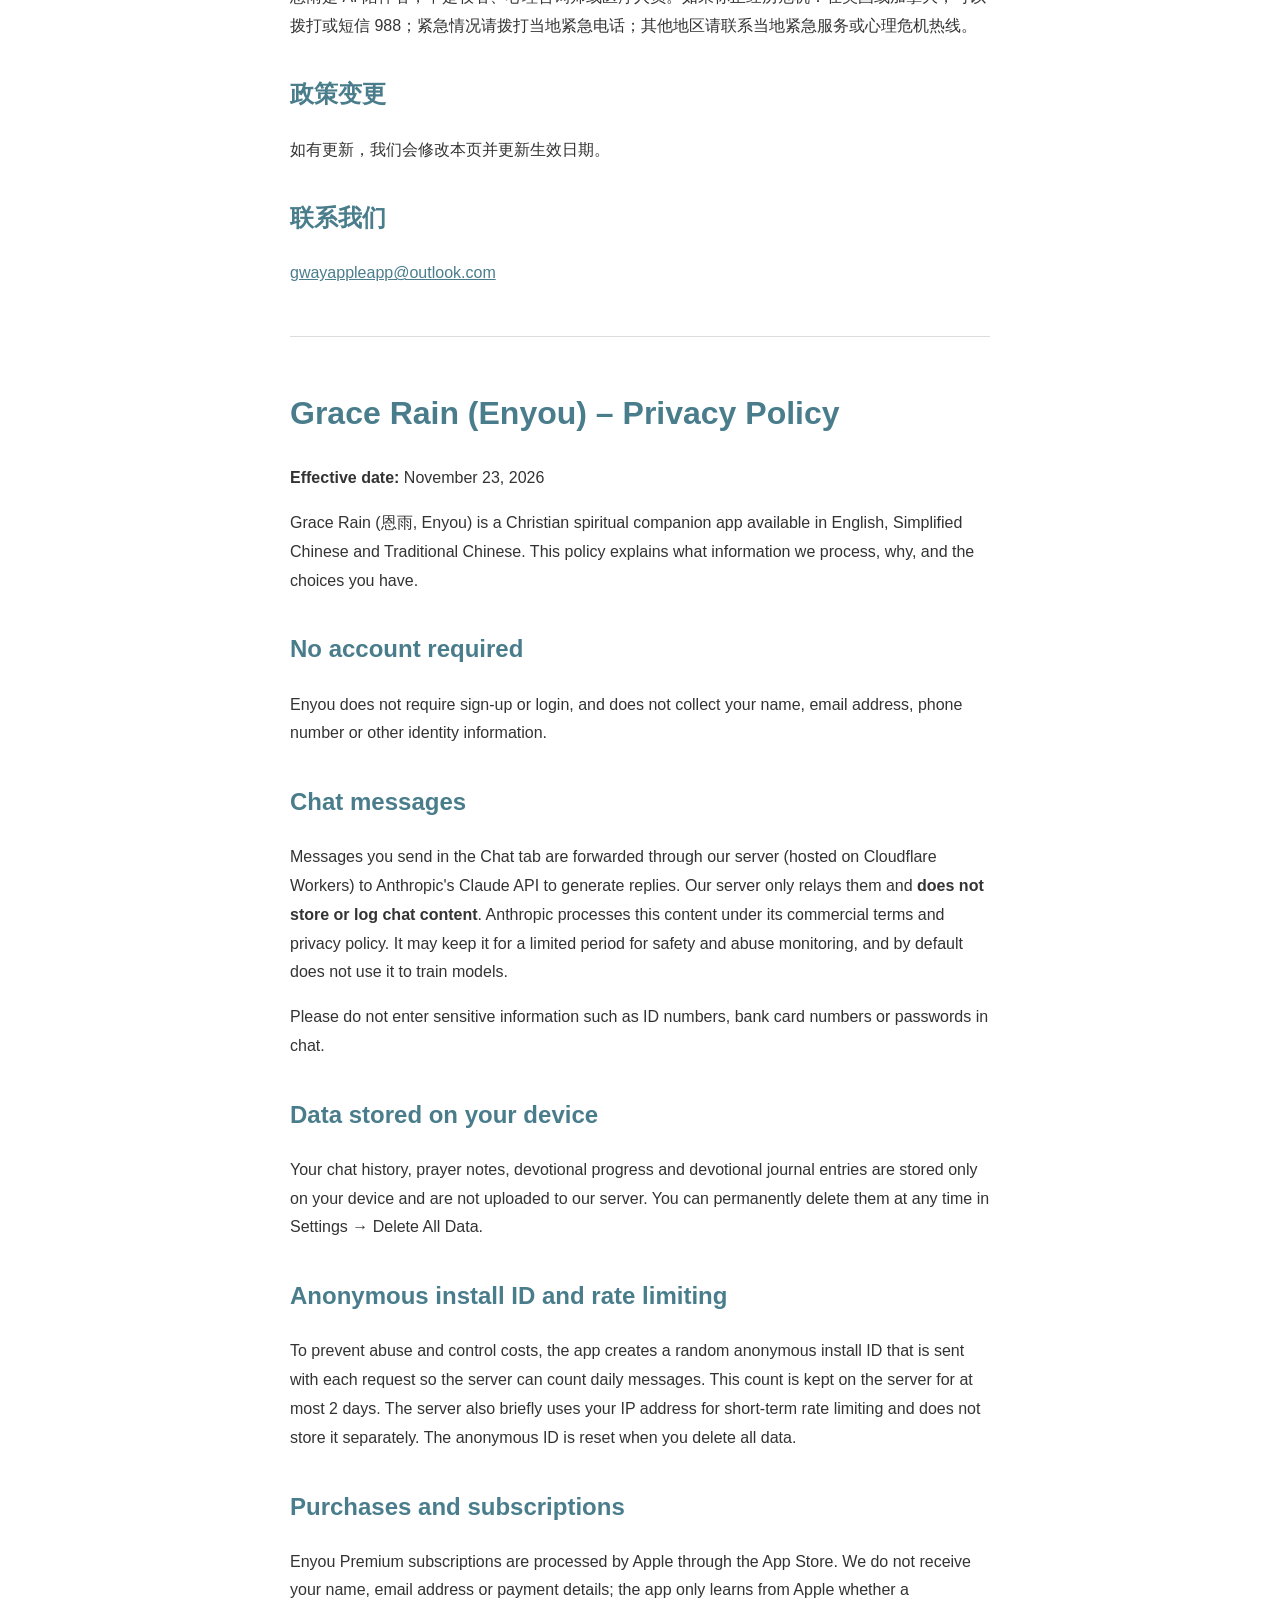
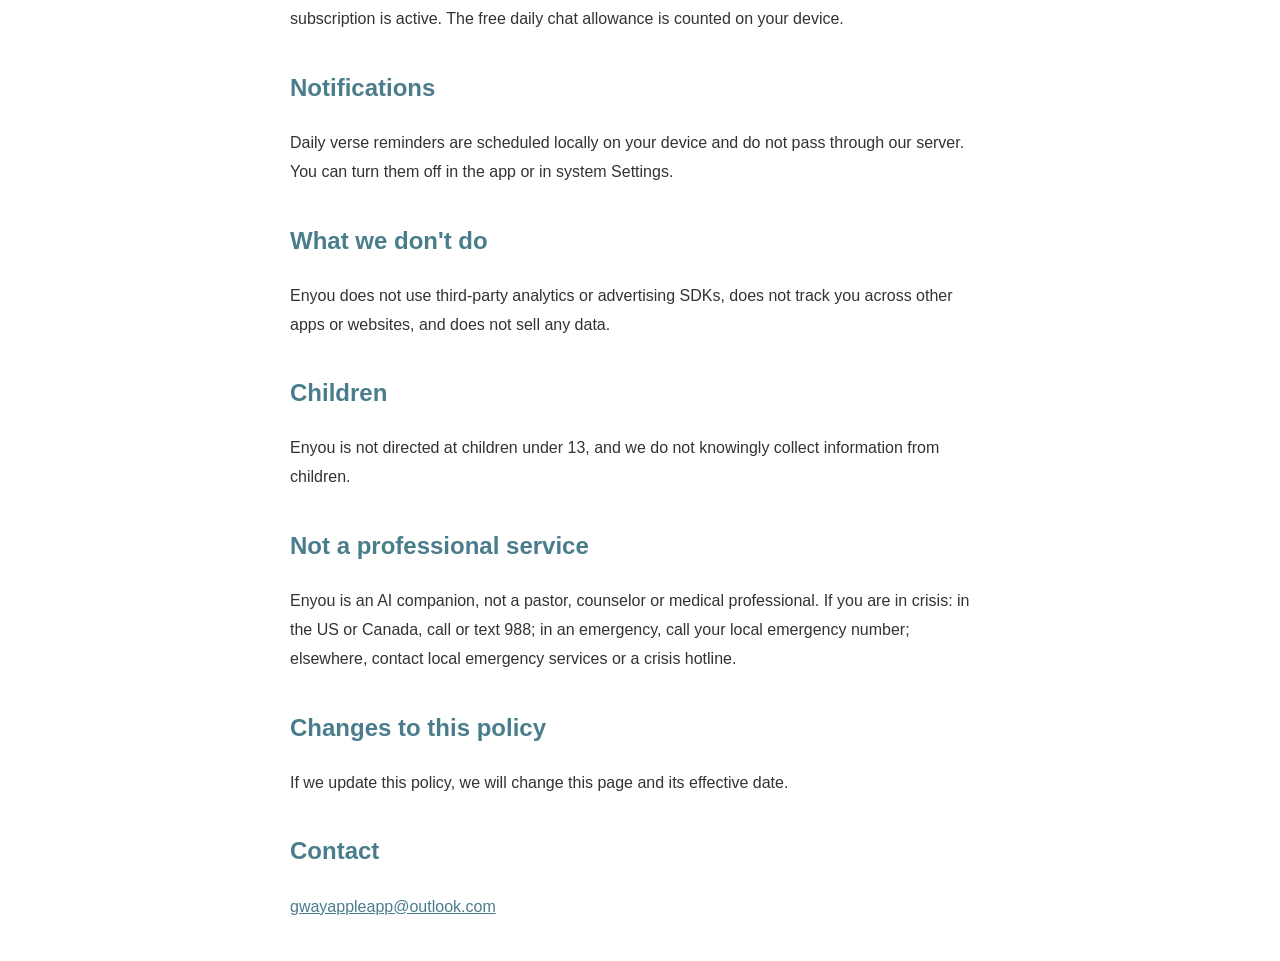
==== commit 43fdd42f: "Add files via upload" ====
--- a/enyou-privacy.html
+++ b/enyou-privacy.html
@@ -15,8 +15,8 @@
 </head>
 <body>
   <h1>恩雨 – 隐私政策</h1>
-  <p><strong>生效日期：</strong>2026 年 11 月 20 日</p>
-  <p>恩雨（Enyou）是一款中文属灵陪伴 App。本政策说明我们处理哪些信息、为什么处理，以及你可以怎样控制。</p>
+  <p><strong>生效日期：</strong>2026 年 11 月 23 日</p>
+  <p>恩雨（Enyou / Grace Rain）是一款属灵陪伴 App，支持简体中文、繁体中文和英文。本政策说明我们处理哪些信息、为什么处理，以及你可以怎样控制。</p>
 
   <h2>不需要账户</h2>
   <p>恩雨不要求注册或登录，不收集姓名、邮箱、电话等身份信息。</p>
@@ -54,9 +54,9 @@
 
   <hr>
 
-  <h1>Enyou – Privacy Policy</h1>
-  <p><strong>Effective date:</strong> November 20, 2026</p>
-  <p>Enyou (恩雨) is a Chinese-language Christian spiritual companion app. This policy explains what information we process, why, and the choices you have.</p>
+  <h1>Grace Rain (Enyou) – Privacy Policy</h1>
+  <p><strong>Effective date:</strong> November 23, 2026</p>
+  <p>Grace Rain (恩雨, Enyou) is a Christian spiritual companion app available in English, Simplified Chinese and Traditional Chinese. This policy explains what information we process, why, and the choices you have.</p>
 
   <h2>No account required</h2>
   <p>Enyou does not require sign-up or login, and does not collect your name, email address, phone number or other identity information.</p>
